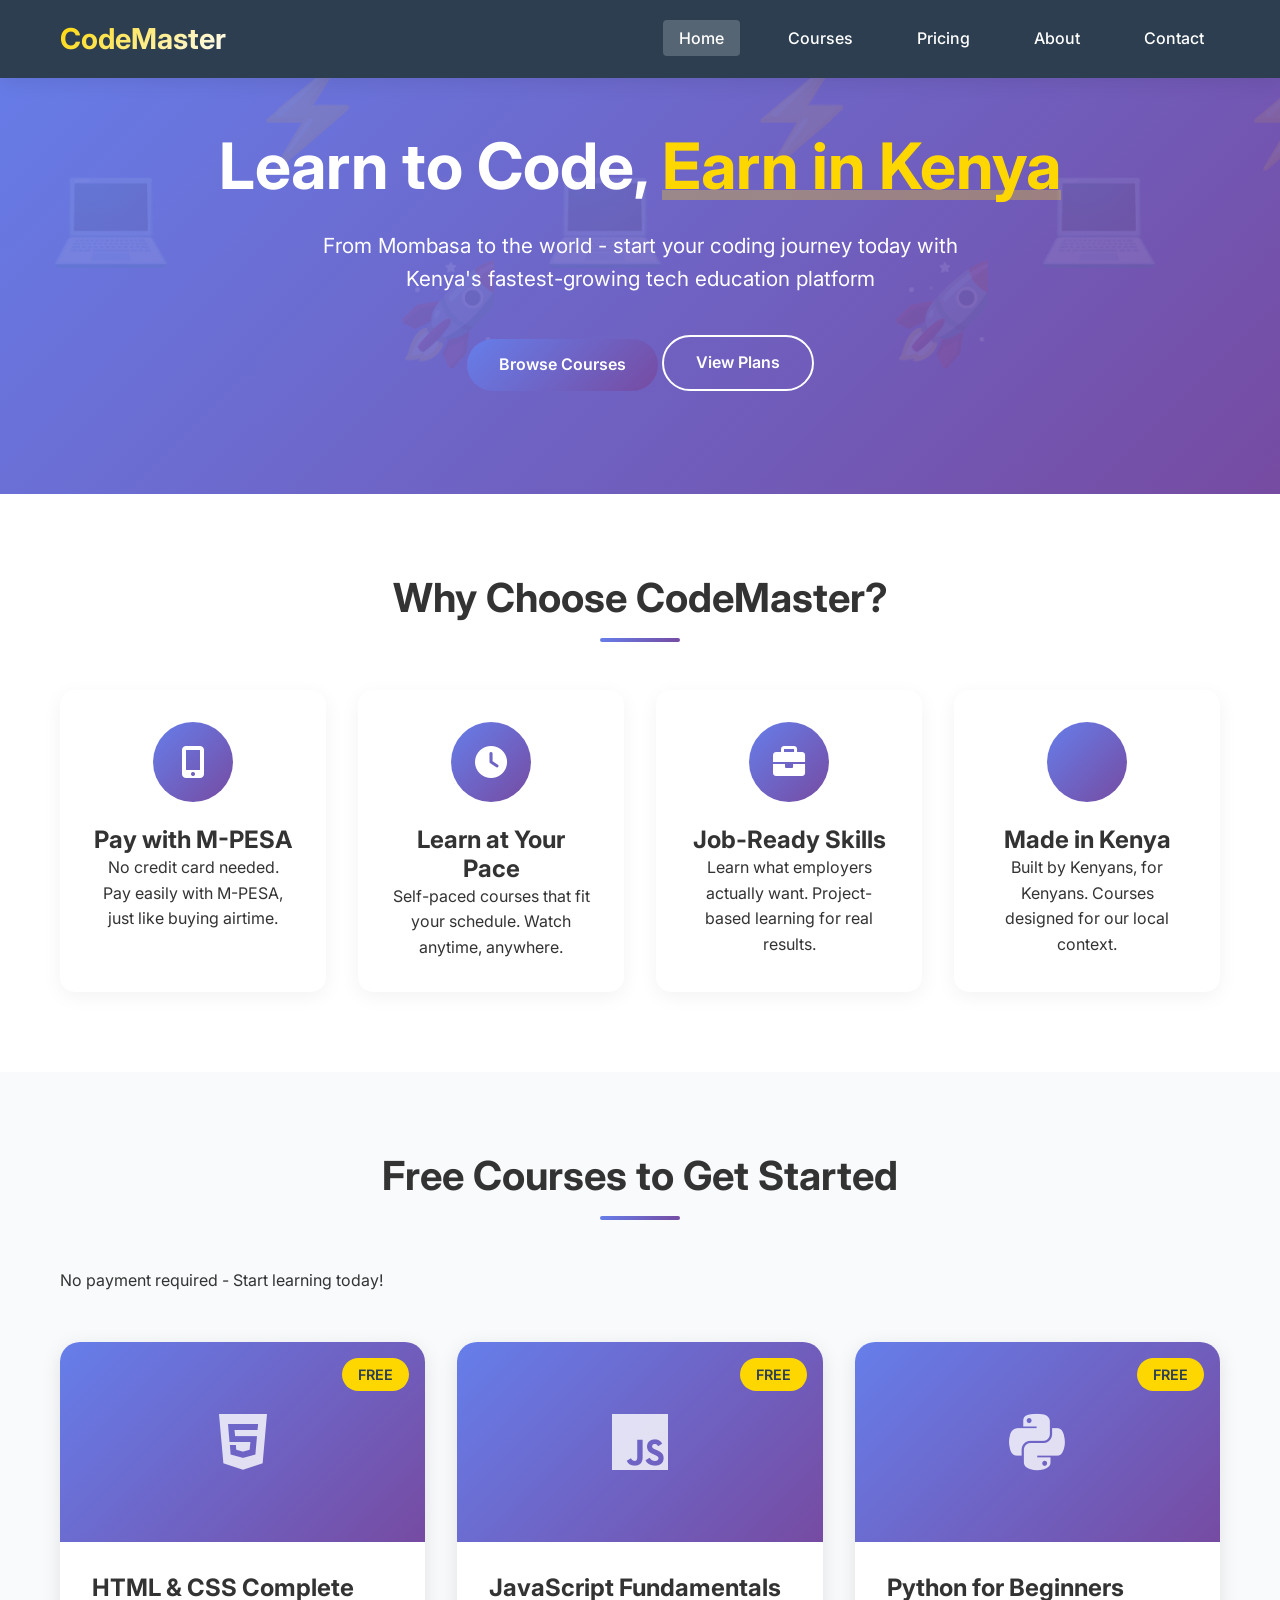
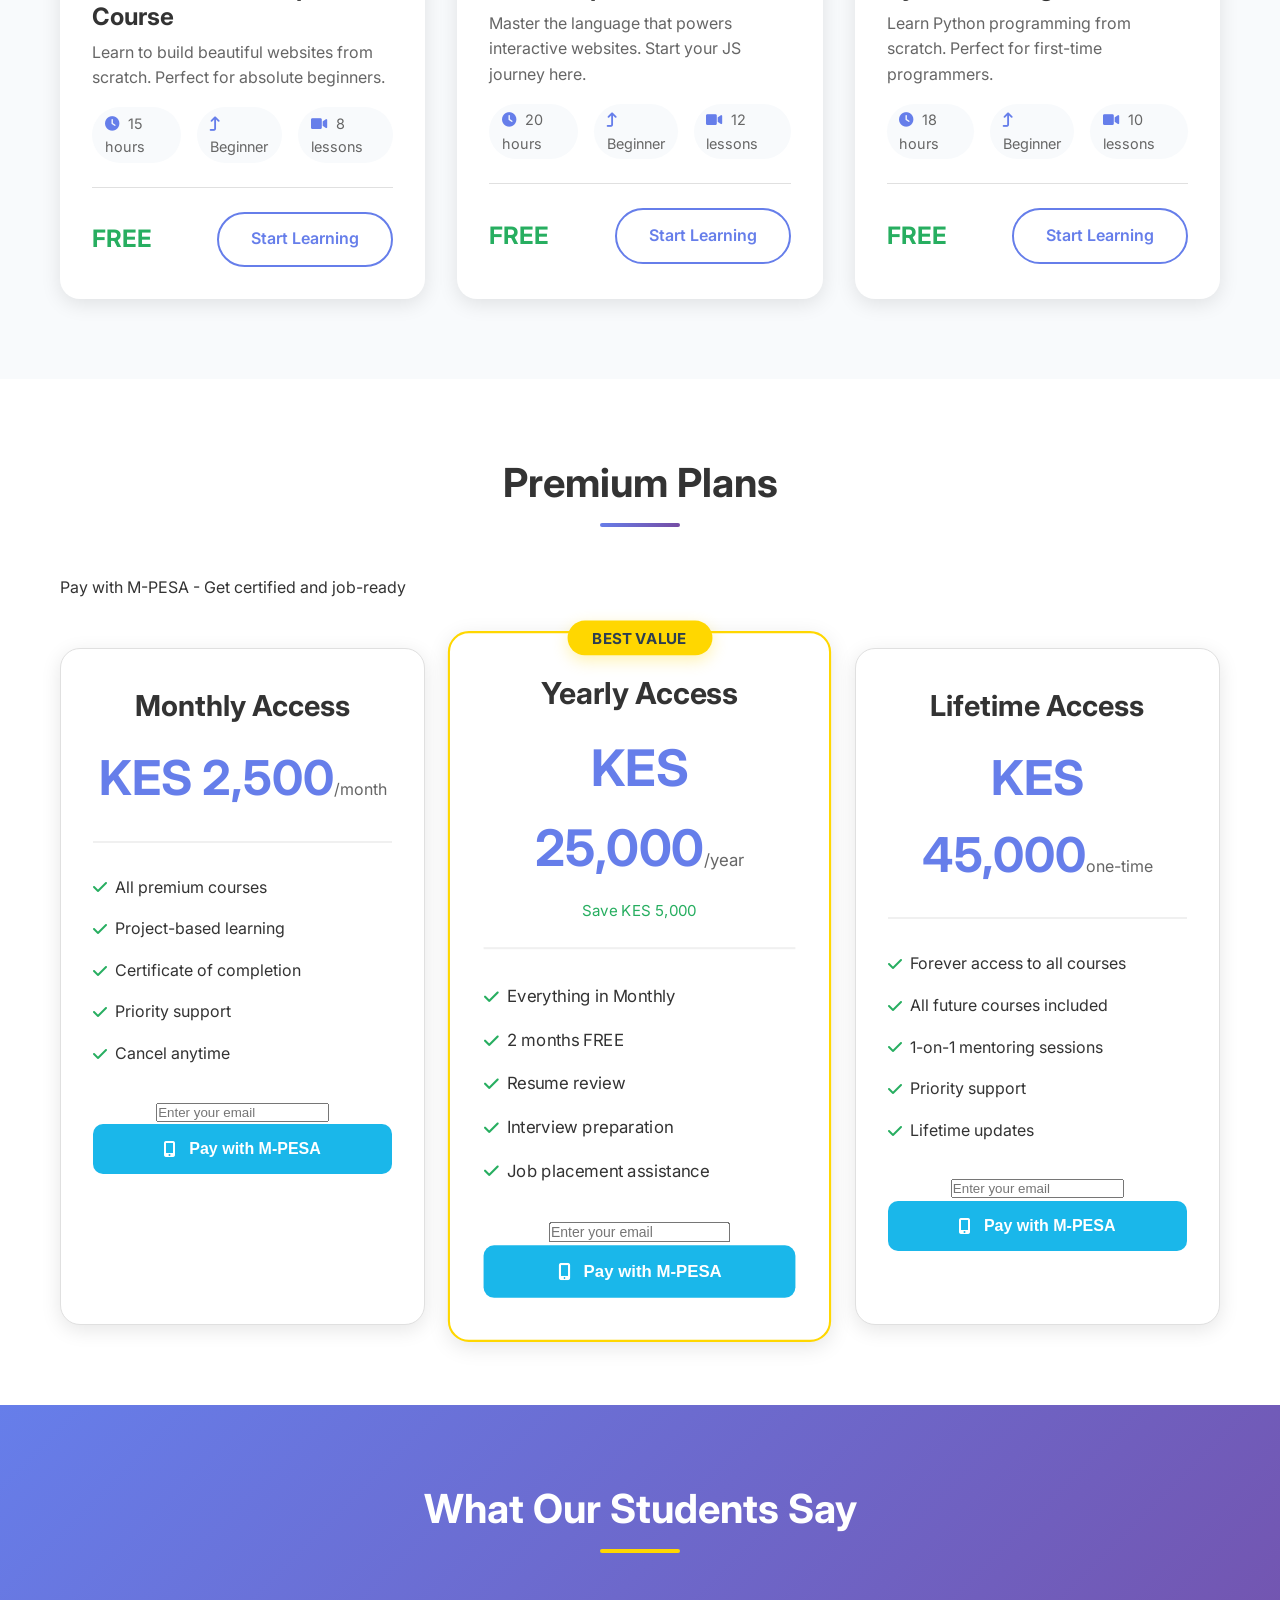
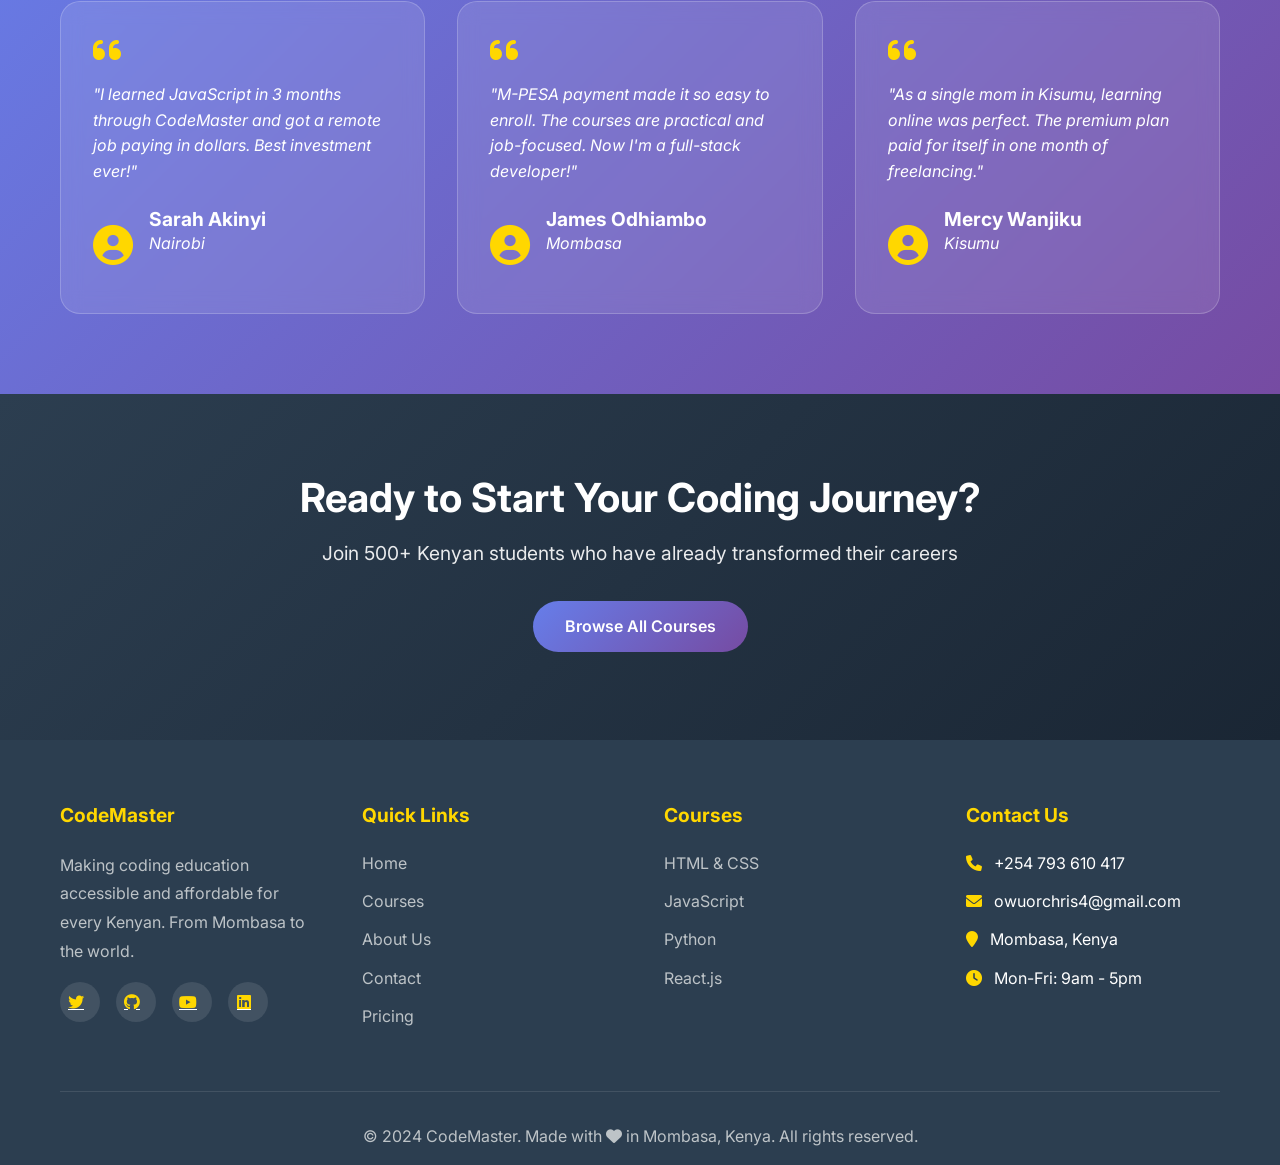
==== index.html @ 3eefe16a "Add files via upload" ====
<!DOCTYPE html>
<html lang="en">
<head>
    <meta charset="UTF-8">
    <meta name="viewport" content="width=device-width, initial-scale=1.0">
    <title>CodeMaster Kenya - Learn to Code, Earn in Kenya</title>
    <link rel="stylesheet" href="css/style.css">
    <link rel="stylesheet" href="https://cdnjs.cloudflare.com/ajax/libs/font-awesome/6.0.0/css/all.min.css">
    <link href="https://fonts.googleapis.com/css2?family=Inter:wght@400;500;600;700&display=swap" rel="stylesheet">
    <script src="https://js.paystack.co/v1/inline.js"></script>
</head>
<body>
    <!-- Navigation -->
    <nav class="navbar">
        <div class="container">
            <div class="logo">CodeMaster</div>
            <div class="mobile-menu-btn">
                <i class="fas fa-bars"></i>
            </div>
            <ul class="nav-menu">
                <li><a href="index.html">Home</a></li>
                <li><a href="courses.html">Courses</a></li>
                <li><a href="#premium">Pricing</a></li>
                <li><a href="about.html">About</a></li>
                <li><a href="contact.html">Contact</a></li>
            </ul>
        </div>
    </nav>

    <!-- Hero Section -->
    <section class="hero">
        <div class="container hero-content">
            <h1>Learn to Code, <span class="highlight">Earn in Kenya</span></h1>
            <p>From Mombasa to the world - start your coding journey today with Kenya's fastest-growing tech education platform</p>
            <div class="hero-buttons">
                <a href="courses.html" class="btn btn-primary">Browse Courses</a>
                <a href="#premium" class="btn btn-secondary">View Plans</a>
            </div>
        </div>
    </section>

    <!-- Features Section -->
    <section class="features">
        <div class="container">
            <h2 class="section-title">Why Choose CodeMaster?</h2>
            <div class="features-grid">
                <div class="feature-card">
                    <div class="feature-icon">
                        <i class="fas fa-mobile-alt"></i>
                    </div>
                    <h3>Pay with M-PESA</h3>
                    <p>No credit card needed. Pay easily with M-PESA, just like buying airtime.</p>
                </div>
                <div class="feature-card">
                    <div class="feature-icon">
                        <i class="fas fa-clock"></i>
                    </div>
                    <h3>Learn at Your Pace</h3>
                    <p>Self-paced courses that fit your schedule. Watch anytime, anywhere.</p>
                </div>
                <div class="feature-card">
                    <div class="feature-icon">
                        <i class="fas fa-briefcase"></i>
                    </div>
                    <h3>Job-Ready Skills</h3>
                    <p>Learn what employers actually want. Project-based learning for real results.</p>
                </div>
                <div class="feature-card">
                    <div class="feature-icon">
                        <i class="fas fa-kenya"></i>
                    </div>
                    <h3>Made in Kenya</h3>
                    <p>Built by Kenyans, for Kenyans. Courses designed for our local context.</p>
                </div>
            </div>
        </div>
    </section>

    <!-- Free Courses Section -->
    <section class="courses-section">
        <div class="container">
            <h2 class="section-title">Free Courses to Get Started</h2>
            <p class="section-subtitle">No payment required - Start learning today!</p>
            
            <div class="course-grid">
                <!-- HTML & CSS Course -->
                <div class="course-card">
                    <div class="course-badge">FREE</div>
                    <div class="course-image">
                        <i class="fab fa-html5"></i>
                    </div>
                    <div class="course-content">
                        <h3>HTML & CSS Complete Course</h3>
                        <p>Learn to build beautiful websites from scratch. Perfect for absolute beginners.</p>
                        <div class="course-meta">
                            <span><i class="fas fa-clock"></i> 15 hours</span>
                            <span><i class="fas fa-level-up"></i> Beginner</span>
                            <span><i class="fas fa-video"></i> 8 lessons</span>
                        </div>
                        <div class="course-footer">
                            <span class="course-price free">FREE</span>
                            <a href="courses/html-css/index.html" class="btn btn-outline">Start Learning</a>
                        </div>
                    </div>
                </div>

                <!-- JavaScript Course -->
                <div class="course-card">
                    <div class="course-badge">FREE</div>
                    <div class="course-image">
                        <i class="fab fa-js"></i>
                    </div>
                    <div class="course-content">
                        <h3>JavaScript Fundamentals</h3>
                        <p>Master the language that powers interactive websites. Start your JS journey here.</p>
                        <div class="course-meta">
                            <span><i class="fas fa-clock"></i> 20 hours</span>
                            <span><i class="fas fa-level-up"></i> Beginner</span>
                            <span><i class="fas fa-video"></i> 12 lessons</span>
                        </div>
                        <div class="course-footer">
                            <span class="course-price free">FREE</span>
                            <a href="courses/javascript/index.html" class="btn btn-outline">Start Learning</a>
                        </div>
                    </div>
                </div>

                <!-- Python Course -->
                <div class="course-card">
                    <div class="course-badge">FREE</div>
                    <div class="course-image">
                        <i class="fab fa-python"></i>
                    </div>
                    <div class="course-content">
                        <h3>Python for Beginners</h3>
                        <p>Learn Python programming from scratch. Perfect for first-time programmers.</p>
                        <div class="course-meta">
                            <span><i class="fas fa-clock"></i> 18 hours</span>
                            <span><i class="fas fa-level-up"></i> Beginner</span>
                            <span><i class="fas fa-video"></i> 10 lessons</span>
                        </div>
                        <div class="course-footer">
                            <span class="course-price free">FREE</span>
                            <a href="courses/python/index.html" class="btn btn-outline">Start Learning</a>
                        </div>
                    </div>
                </div>
            </div>
        </div>
    </section>

    <!-- Premium Plans Section -->
    <section id="premium" class="premium-section">
        <div class="container">
            <h2 class="section-title">Premium Plans</h2>
            <p class="section-subtitle">Pay with M-PESA - Get certified and job-ready</p>
            
            <div class="pricing-grid">
                <!-- Monthly Plan -->
                <div class="pricing-card">
                    <div class="pricing-header">
                        <h3>Monthly Access</h3>
                        <div class="price">KES 2,500<span>/month</span></div>
                    </div>
                    <ul class="features-list">
                        <li><i class="fas fa-check"></i> All premium courses</li>
                        <li><i class="fas fa-check"></i> Project-based learning</li>
                        <li><i class="fas fa-check"></i> Certificate of completion</li>
                        <li><i class="fas fa-check"></i> Priority support</li>
                        <li><i class="fas fa-check"></i> Cancel anytime</li>
                    </ul>
                    <div class="payment-form">
                        <input type="email" id="email-monthly" class="email-input" placeholder="Enter your email" required>
                    </div>
                    <button class="btn btn-paystack" onclick="processPayment(2500, 'Monthly Premium Access', 'email-monthly')">
                        <i class="fas fa-mobile-alt"></i> Pay with M-PESA
                    </button>
                </div>

                <!-- Yearly Plan (Best Value) -->
                <div class="pricing-card featured">
                    <div class="popular-badge">BEST VALUE</div>
                    <div class="pricing-header">
                        <h3>Yearly Access</h3>
                        <div class="price">KES 25,000<span>/year</span></div>
                        <div class="savings">Save KES 5,000</div>
                    </div>
                    <ul class="features-list">
                        <li><i class="fas fa-check"></i> Everything in Monthly</li>
                        <li><i class="fas fa-check"></i> 2 months FREE</li>
                        <li><i class="fas fa-check"></i> Resume review</li>
                        <li><i class="fas fa-check"></i> Interview preparation</li>
                        <li><i class="fas fa-check"></i> Job placement assistance</li>
                    </ul>
                    <div class="payment-form">
                        <input type="email" id="email-yearly" class="email-input" placeholder="Enter your email" required>
                    </div>
                    <button class="btn btn-paystack" onclick="processPayment(25000, 'Yearly Premium Access', 'email-yearly')">
                        <i class="fas fa-mobile-alt"></i> Pay with M-PESA
                    </button>
                </div>

                <!-- Lifetime Plan -->
                <div class="pricing-card">
                    <div class="pricing-header">
                        <h3>Lifetime Access</h3>
                        <div class="price">KES 45,000<span>one-time</span></div>
                    </div>
                    <ul class="features-list">
                        <li><i class="fas fa-check"></i> Forever access to all courses</li>
                        <li><i class="fas fa-check"></i> All future courses included</li>
                        <li><i class="fas fa-check"></i> 1-on-1 mentoring sessions</li>
                        <li><i class="fas fa-check"></i> Priority support</li>
                        <li><i class="fas fa-check"></i> Lifetime updates</li>
                    </ul>
                    <div class="payment-form">
                        <input type="email" id="email-lifetime" class="email-input" placeholder="Enter your email" required>
                    </div>
                    <button class="btn btn-paystack" onclick="processPayment(45000, 'Lifetime Premium Access', 'email-lifetime')">
                        <i class="fas fa-mobile-alt"></i> Pay with M-PESA
                    </button>
                </div>
            </div>
        </div>
    </section>

    <!-- Testimonials Section -->
    <section class="testimonials">
        <div class="container">
            <h2 class="section-title">What Our Students Say</h2>
            <div class="testimonials-grid">
                <div class="testimonial-card">
                    <i class="fas fa-quote-left"></i>
                    <p>"I learned JavaScript in 3 months through CodeMaster and got a remote job paying in dollars. Best investment ever!"</p>
                    <div class="testimonial-author">
                        <i class="fas fa-user-circle fa-2x"></i>
                        <div>
                            <h4>Sarah Akinyi</h4>
                            <p>Nairobi</p>
                        </div>
                    </div>
                </div>
                <div class="testimonial-card">
                    <i class="fas fa-quote-left"></i>
                    <p>"M-PESA payment made it so easy to enroll. The courses are practical and job-focused. Now I'm a full-stack developer!"</p>
                    <div class="testimonial-author">
                        <i class="fas fa-user-circle fa-2x"></i>
                        <div>
                            <h4>James Odhiambo</h4>
                            <p>Mombasa</p>
                        </div>
                    </div>
                </div>
                <div class="testimonial-card">
                    <i class="fas fa-quote-left"></i>
                    <p>"As a single mom in Kisumu, learning online was perfect. The premium plan paid for itself in one month of freelancing."</p>
                    <div class="testimonial-author">
                        <i class="fas fa-user-circle fa-2x"></i>
                        <div>
                            <h4>Mercy Wanjiku</h4>
                            <p>Kisumu</p>
                        </div>
                    </div>
                </div>
            </div>
        </div>
    </section>

    <!-- CTA Section -->
    <section class="cta-section">
        <div class="container">
            <h2>Ready to Start Your Coding Journey?</h2>
            <p>Join 500+ Kenyan students who have already transformed their careers</p>
            <a href="courses.html" class="btn btn-primary">Browse All Courses</a>
        </div>
    </section>

    <!-- Footer -->
    <footer>
        <div class="container">
            <div class="footer-grid">
                <div class="footer-section">
                    <h4>CodeMaster</h4>
                    <p>Making coding education accessible and affordable for every Kenyan. From Mombasa to the world.</p>
                    <div class="social-links">
                        <a href="#"><i class="fab fa-twitter"></i></a>
                        <a href="#"><i class="fab fa-github"></i></a>
                        <a href="#"><i class="fab fa-youtube"></i></a>
                        <a href="#"><i class="fab fa-linkedin"></i></a>
                    </div>
                </div>
                <div class="footer-section">
                    <h4>Quick Links</h4>
                    <ul>
                        <li><a href="index.html">Home</a></li>
                        <li><a href="courses.html">Courses</a></li>
                        <li><a href="about.html">About Us</a></li>
                        <li><a href="contact.html">Contact</a></li>
                        <li><a href="#premium">Pricing</a></li>
                    </ul>
                </div>
                <div class="footer-section">
                    <h4>Courses</h4>
                    <ul>
                        <li><a href="courses/html-css/index.html">HTML & CSS</a></li>
                        <li><a href="courses/javascript/index.html">JavaScript</a></li>
                        <li><a href="courses/python/index.html">Python</a></li>
                        <li><a href="courses/react/index.html">React.js</a></li>
                    </ul>
                </div>
                <div class="footer-section">
                    <h4>Contact Us</h4>
                    <ul>
                        <li><i class="fas fa-phone"></i> +254 793 610 417</li>
                        <li><i class="fas fa-envelope"></i> owuorchris4@gmail.com</li>
                        <li><i class="fas fa-map-marker"></i> Mombasa, Kenya</li>
                        <li><i class="fas fa-clock"></i> Mon-Fri: 9am - 5pm</li>
                    </ul>
                </div>
            </div>
            <div class="footer-bottom">
                <p>&copy; 2024 CodeMaster. Made with <i class="fas fa-heart"></i> in Mombasa, Kenya. All rights reserved.</p>
            </div>
        </div>
    </footer>

    <script src="js/main.js"></script>
</body>
</html>
---- css/style.css ----
/* ===== RESET AND BASE STYLES ===== */
* {
    margin: 0;
    padding: 0;
    box-sizing: border-box;
}

:root {
    --primary-color: #667eea;
    --secondary-color: #764ba2;
    --accent-color: #ffd700;
    --success-color: #27ae60;
    --danger-color: #e74c3c;
    --dark-color: #2c3e50;
    --light-color: #f8fafc;
    --text-color: #333;
    --text-light: #666;
}

body {
    font-family: 'Inter', -apple-system, BlinkMacSystemFont, 'Segoe UI', Roboto, sans-serif;
    line-height: 1.6;
    color: var(--text-color);
    overflow-x: hidden;
}

.container {
    max-width: 1200px;
    margin: 0 auto;
    padding: 0 20px;
}

/* ===== TYPOGRAPHY ===== */
h1, h2, h3, h4 {
    line-height: 1.2;
    font-weight: 700;
}

h1 { font-size: 3.5rem; }
h2 { font-size: 2.5rem; margin-bottom: 1rem; }
h3 { font-size: 1.5rem; }
h4 { font-size: 1.2rem; }

.section-title {
    text-align: center;
    margin-bottom: 3rem;
    position: relative;
}

.section-title::after {
    content: '';
    display: block;
    width: 80px;
    height: 4px;
    background: linear-gradient(135deg, var(--primary-color), var(--secondary-color));
    margin: 1rem auto;
    border-radius: 2px;
}

/* ===== BUTTONS ===== */
.btn {
    display: inline-block;
    padding: 0.8rem 2rem;
    text-decoration: none;
    border-radius: 50px;
    transition: all 0.3s;
    border: none;
    cursor: pointer;
    font-weight: 600;
    font-size: 1rem;
    position: relative;
    overflow: hidden;
}

.btn::before {
    content: '';
    position: absolute;
    top: 50%;
    left: 50%;
    width: 0;
    height: 0;
    border-radius: 50%;
    background: rgba(255, 255, 255, 0.3);
    transform: translate(-50%, -50%);
    transition: width 0.6s, height 0.6s;
}

.btn:hover::before {
    width: 300px;
    height: 300px;
}

.btn:hover {
    transform: translateY(-3px);
    box-shadow: 0 10px 30px rgba(0, 0, 0, 0.2);
}

.btn-primary {
    background: linear-gradient(135deg, var(--primary-color), var(--secondary-color));
    color: white;
}

.btn-secondary {
    background: transparent;
    border: 2px solid white;
    color: white;
}

.btn-outline {
    background: transparent;
    border: 2px solid var(--primary-color);
    color: var(--primary-color);
}

.btn-outline:hover {
    background: var(--primary-color);
    color: white;
}

.btn-paystack {
    background: #1ab7ea;
    color: white;
    width: 100%;
    padding: 1rem;
    border-radius: 10px;
    display: flex;
    align-items: center;
    justify-content: center;
    gap: 0.8rem;
}

.btn-paystack:hover {
    background: #0f9bd8;
}

/* ===== NAVIGATION ===== */
.navbar {
    background: var(--dark-color);
    color: white;
    padding: 1rem 0;
    position: fixed;
    top: 0;
    left: 0;
    right: 0;
    z-index: 1000;
    box-shadow: 0 2px 20px rgba(0,0,0,0.1);
}

.navbar .container {
    display: flex;
    justify-content: space-between;
    align-items: center;
}

.logo {
    font-size: 1.8rem;
    font-weight: bold;
    background: linear-gradient(135deg, #ffd700, #fff);
    -webkit-background-clip: text;
    -webkit-text-fill-color: transparent;
}

.nav-menu {
    display: flex;
    list-style: none;
    gap: 2rem;
}

.nav-menu li a {
    color: white;
    text-decoration: none;
    padding: 0.5rem 1rem;
    transition: all 0.3s;
    border-radius: 4px;
    font-weight: 500;
}

.nav-menu li a:hover {
    background: rgba(255, 255, 255, 0.1);
    transform: translateY(-2px);
}

.mobile-menu-btn {
    display: none;
    font-size: 1.5rem;
    cursor: pointer;
}

/* ===== HERO SECTION ===== */
.hero {
    background: linear-gradient(135deg, var(--primary-color) 0%, var(--secondary-color) 100%);
    color: white;
    text-align: center;
    padding: 8rem 0 6rem;
    position: relative;
    overflow: hidden;
}

.hero::before {
    content: '';
    position: absolute;
    top: 0;
    left: 0;
    right: 0;
    bottom: 0;
    background: url('data:image/svg+xml,<svg xmlns="http://www.w3.org/2000/svg" viewBox="0 0 100 100" opacity="0.1"><text x="10" y="50" font-size="20">💻</text><text x="50" y="30" font-size="20">⚡</text><text x="80" y="70" font-size="20">🚀</text></svg>') repeat;
    pointer-events: none;
}

.hero-content {
    position: relative;
    z-index: 1;
}

.hero h1 {
    font-size: 4rem;
    margin-bottom: 1.5rem;
    animation: fadeInUp 1s ease;
}

.hero .highlight {
    color: var(--accent-color);
    position: relative;
    display: inline-block;
}

.hero .highlight::after {
    content: '';
    position: absolute;
    bottom: 5px;
    left: 0;
    width: 100%;
    height: 10px;
    background: rgba(255, 215, 0, 0.3);
    z-index: -1;
}

.hero p {
    font-size: 1.3rem;
    margin-bottom: 2.5rem;
    max-width: 700px;
    margin-left: auto;
    margin-right: auto;
    animation: fadeInUp 1s ease 0.2s both;
}

.hero-buttons {
    animation: fadeInUp 1s ease 0.4s both;
}

/* ===== FEATURES SECTION ===== */
.features {
    padding: 5rem 0;
    background: white;
}

.features-grid {
    display: grid;
    grid-template-columns: repeat(auto-fit, minmax(250px, 1fr));
    gap: 2rem;
    margin-top: 3rem;
}

.feature-card {
    text-align: center;
    padding: 2rem;
    border-radius: 15px;
    transition: all 0.3s;
    background: white;
    box-shadow: 0 5px 20px rgba(0,0,0,0.05);
}

.feature-card:hover {
    transform: translateY(-10px);
    box-shadow: 0 10px 30px rgba(102, 126, 234, 0.2);
}

.feature-icon {
    width: 80px;
    height: 80px;
    background: linear-gradient(135deg, var(--primary-color), var(--secondary-color));
    border-radius: 50%;
    display: flex;
    align-items: center;
    justify-content: center;
    margin: 0 auto 1.5rem;
}

.feature-icon i {
    font-size: 2rem;
    color: white;
}

/* ===== COURSES SECTION ===== */
.courses-section {
    padding: 5rem 0;
    background: var(--light-color);
}

.course-grid {
    display: grid;
    grid-template-columns: repeat(auto-fit, minmax(350px, 1fr));
    gap: 2rem;
    margin-top: 3rem;
}

.course-card {
    background: white;
    border-radius: 20px;
    overflow: hidden;
    box-shadow: 0 5px 20px rgba(0,0,0,0.1);
    transition: all 0.3s;
    position: relative;
}

.course-card:hover {
    transform: translateY(-10px);
    box-shadow: 0 15px 40px rgba(102, 126, 234, 0.2);
}

.course-badge {
    position: absolute;
    top: 1rem;
    right: 1rem;
    background: var(--accent-color);
    color: var(--dark-color);
    padding: 0.3rem 1rem;
    border-radius: 50px;
    font-weight: 600;
    font-size: 0.9rem;
    z-index: 1;
}

.course-badge.premium {
    background: #1ab7ea;
    color: white;
}

.course-image {
    height: 200px;
    background: linear-gradient(135deg, var(--primary-color), var(--secondary-color));
    display: flex;
    align-items: center;
    justify-content: center;
}

.course-image i {
    font-size: 4rem;
    color: white;
    opacity: 0.8;
}

.course-content {
    padding: 2rem;
}

.course-content h3 {
    margin-bottom: 0.5rem;
}

.course-content p {
    color: var(--text-light);
    margin-bottom: 1rem;
}

.course-meta {
    display: flex;
    gap: 1rem;
    margin-bottom: 1.5rem;
}

.course-meta span {
    background: var(--light-color);
    padding: 0.3rem 0.8rem;
    border-radius: 50px;
    font-size: 0.9rem;
    color: var(--text-light);
}

.course-meta i {
    margin-right: 0.3rem;
    color: var(--primary-color);
}

.course-footer {
    display: flex;
    justify-content: space-between;
    align-items: center;
    border-top: 1px solid #e0e0e0;
    padding-top: 1.5rem;
}

.course-price {
    font-size: 1.5rem;
    font-weight: bold;
    color: var(--primary-color);
}

.course-price.free {
    color: var(--success-color);
}

/* ===== PREMIUM PLANS SECTION ===== */
.premium-section {
    padding: 5rem 0;
    background: white;
}

.pricing-grid {
    display: grid;
    grid-template-columns: repeat(auto-fit, minmax(300px, 1fr));
    gap: 2rem;
    margin-top: 3rem;
}

.pricing-card {
    background: white;
    border-radius: 20px;
    padding: 2.5rem 2rem;
    text-align: center;
    box-shadow: 0 5px 20px rgba(0,0,0,0.1);
    position: relative;
    transition: all 0.3s;
    border: 1px solid #e0e0e0;
}

.pricing-card:hover {
    transform: translateY(-10px);
    box-shadow: 0 15px 40px rgba(102, 126, 234, 0.2);
}

.pricing-card.featured {
    border: 2px solid var(--accent-color);
    transform: scale(1.05);
}

.pricing-card.featured:hover {
    transform: scale(1.05) translateY(-10px);
}

.popular-badge {
    position: absolute;
    top: -12px;
    left: 50%;
    transform: translateX(-50%);
    background: var(--accent-color);
    color: var(--dark-color);
    padding: 0.3rem 1.5rem;
    border-radius: 50px;
    font-weight: bold;
    font-size: 0.9rem;
    box-shadow: 0 5px 15px rgba(255, 215, 0, 0.3);
}

.pricing-header {
    margin-bottom: 2rem;
    padding-bottom: 1.5rem;
    border-bottom: 2px solid #f0f0f0;
}

.pricing-header h3 {
    font-size: 1.8rem;
    margin-bottom: 1rem;
}

.price {
    font-size: 3rem;
    font-weight: bold;
    color: var(--primary-color);
}

.price span {
    font-size: 1rem;
    color: var(--text-light);
    font-weight: normal;
}

.savings {
    color: var(--success-color);
    font-size: 0.9rem;
    margin-top: 0.5rem;
}

.features-list {
    list-style: none;
    margin-bottom: 2rem;
    text-align: left;
}

.features-list li {
    margin-bottom: 1rem;
    display: flex;
    align-items: center;
    gap: 0.5rem;
}

.features-list i {
    color: var(--success-color);
}

/* ===== TESTIMONIALS SECTION ===== */
.testimonials {
    padding: 5rem 0;
    background: linear-gradient(135deg, var(--primary-color) 0%, var(--secondary-color) 100%);
    color: white;
}

.testimonials h2 {
    color: white;
}

.testimonials h2::after {
    background: var(--accent-color);
}

.testimonials-grid {
    display: grid;
    grid-template-columns: repeat(auto-fit, minmax(300px, 1fr));
    gap: 2rem;
    margin-top: 3rem;
}

.testimonial-card {
    background: rgba(255, 255, 255, 0.1);
    backdrop-filter: blur(10px);
    padding: 2rem;
    border-radius: 20px;
    border: 1px solid rgba(255, 255, 255, 0.2);
}

.testimonial-card i {
    color: var(--accent-color);
    font-size: 2rem;
    margin-bottom: 1rem;
}

.testimonial-card p {
    font-style: italic;
    margin-bottom: 1.5rem;
}

.testimonial-author {
    display: flex;
    align-items: center;
    gap: 1rem;
}

.testimonial-author i {
    font-size: 2.5rem;
    margin-bottom: 0;
}

/* ===== CTA SECTION ===== */
.cta-section {
    padding: 5rem 0;
    background: linear-gradient(135deg, var(--dark-color), #1a2634);
    color: white;
    text-align: center;
}

.cta-section h2 {
    color: white;
    margin-bottom: 1rem;
}

.cta-section p {
    font-size: 1.2rem;
    margin-bottom: 2rem;
    opacity: 0.9;
}

/* ===== FOOTER ===== */
footer {
    background: var(--dark-color);
    color: white;
    padding: 4rem 0 1rem;
}

.footer-grid {
    display: grid;
    grid-template-columns: repeat(auto-fit, minmax(250px, 1fr));
    gap: 3rem;
    margin-bottom: 3rem;
}

.footer-section h4 {
    margin-bottom: 1.5rem;
    color: var(--accent-color);
}

.footer-section p {
    color: #bdc3c7;
    line-height: 1.8;
}

.footer-section ul {
    list-style: none;
}

.footer-section ul li {
    margin-bottom: 0.8rem;
}

.footer-section ul li a {
    color: #bdc3c7;
    text-decoration: none;
    transition: all 0.3s;
}

.footer-section ul li a:hover {
    color: var(--accent-color);
    padding-left: 5px;
}

.footer-section i {
    margin-right: 0.5rem;
    color: var(--accent-color);
}

.social-links {
    display: flex;
    gap: 1rem;
    margin-top: 1rem;
}

.social-links a {
    color: white;
    background: rgba(255, 255, 255, 0.1);
    width: 40px;
    height: 40px;
    border-radius: 50%;
    display: flex;
    align-items: center;
    justify-content: center;
    transition: all 0.3s;
}

.social-links a:hover {
    background: var(--accent-color);
    color: var(--dark-color);
    transform: translateY(-3px);
}

.footer-bottom {
    text-align: center;
    padding-top: 2rem;
    border-top: 1px solid rgba(255, 255, 255, 0.1);
    color: #bdc3c7;
}

/* ===== ANIMATIONS ===== */
@keyframes fadeInUp {
    from {
        opacity: 0;
        transform: translateY(30px);
    }
    to {
        opacity: 1;
        transform: translateY(0);
    }
}

@keyframes float {
    0%, 100% { transform: translateY(0); }
    50% { transform: translateY(-20px); }
}

/* ===== RESPONSIVE DESIGN ===== */
@media (max-width: 768px) {
    h1 { font-size: 2.5rem; }
    h2 { font-size: 2rem; }
    
    .nav-menu {
        display: none;
        position: absolute;
        top: 100%;
        left: 0;
        right: 0;
        background: var(--dark-color);
        flex-direction: column;
        padding: 1rem;
        text-align: center;
    }
    
    .nav-menu.active {
        display: flex;
    }
    
    .mobile-menu-btn {
        display: block;
    }
    
    .hero {
        padding: 6rem 0 4rem;
    }
    
    .hero h1 {
        font-size: 2.5rem;
    }
    
    .pricing-card.featured {
        transform: scale(1);
    }
    
    .pricing-card.featured:hover {
        transform: translateY(-10px);
    }
    
    .course-grid {
        grid-template-columns: 1fr;
    }
}
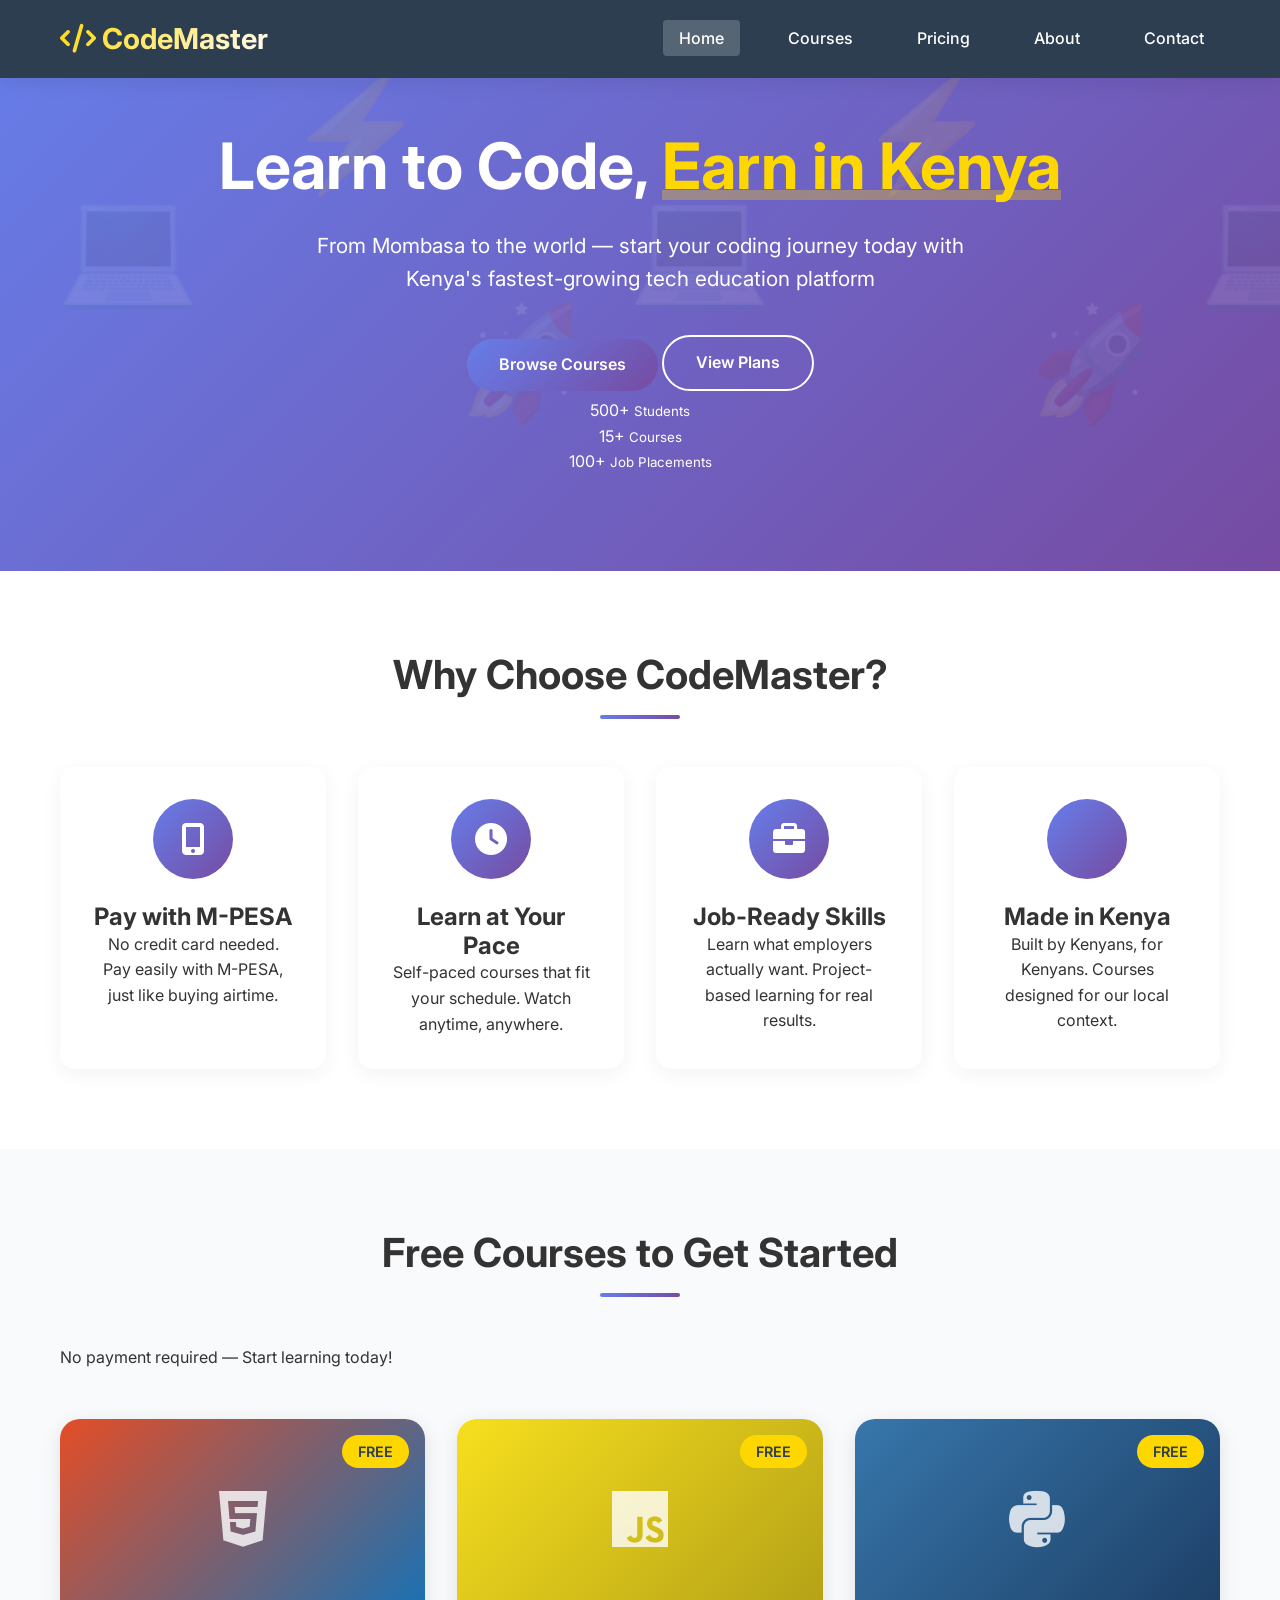
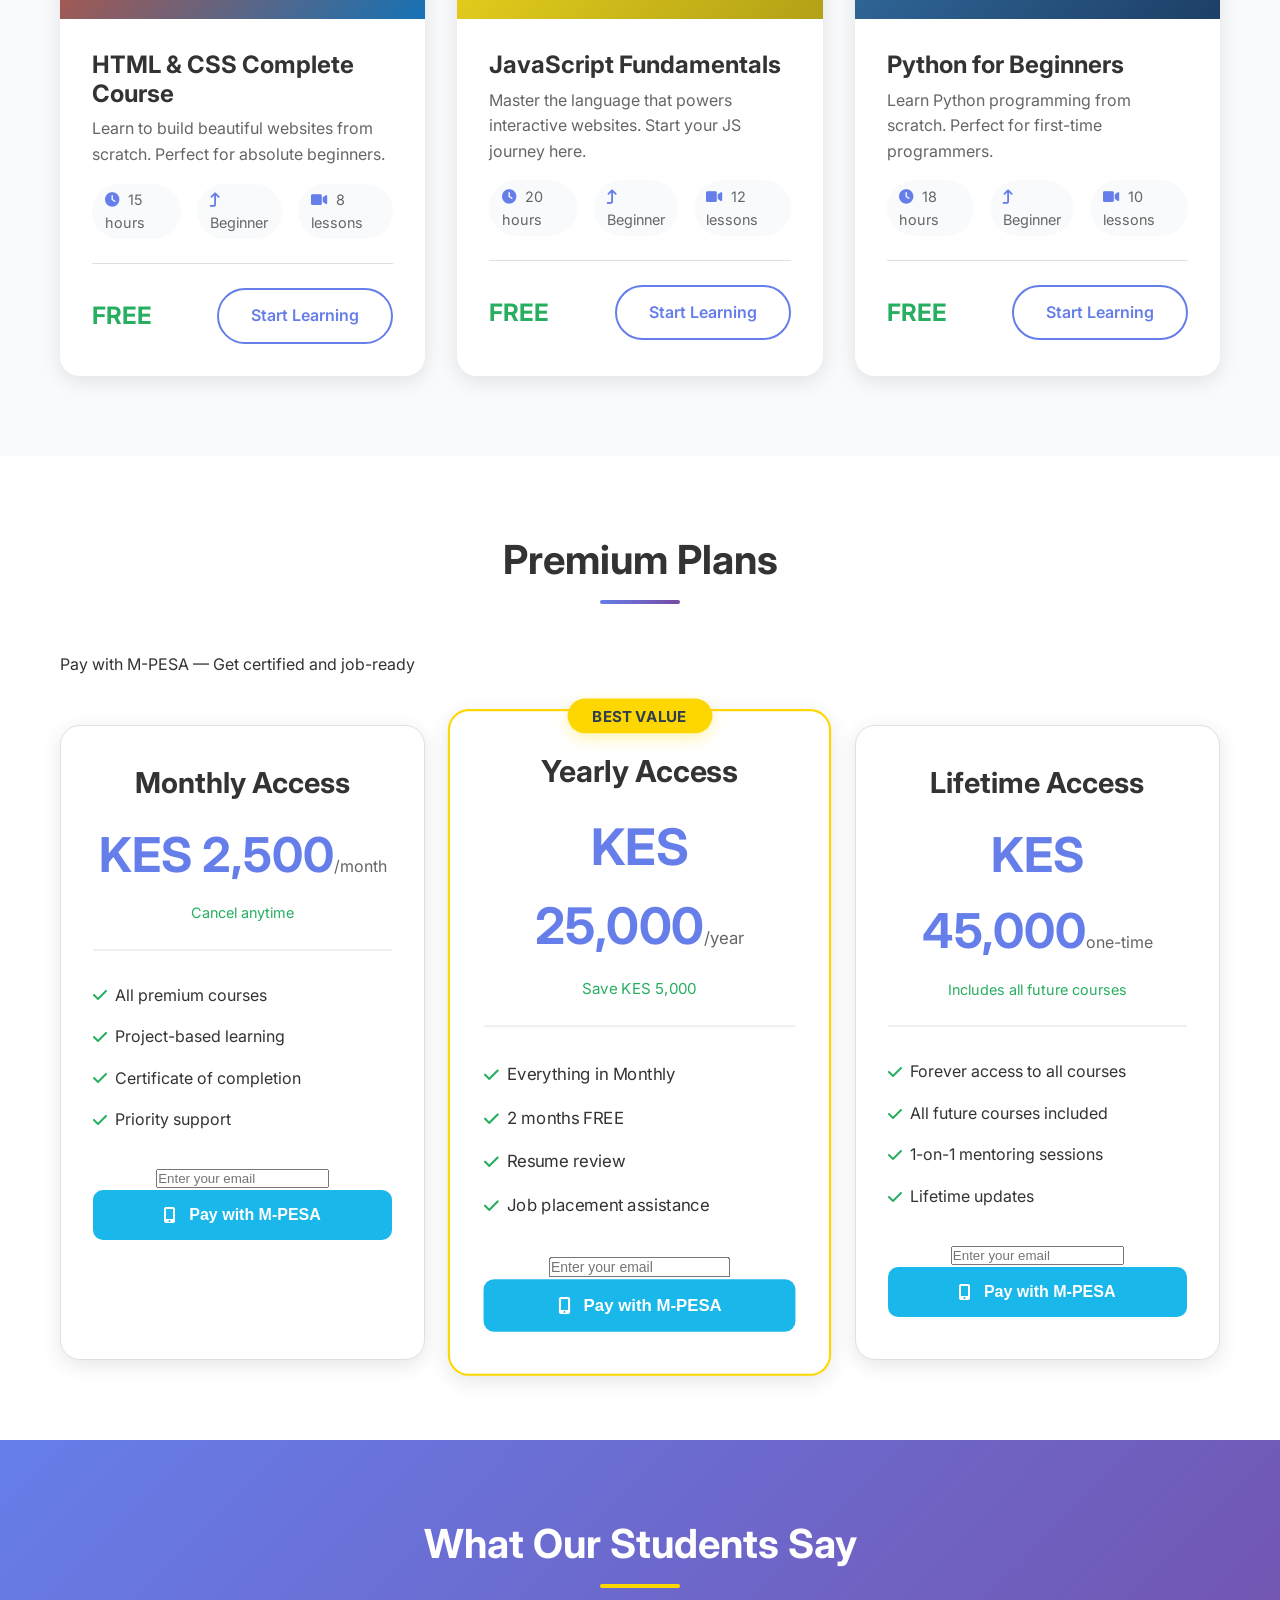
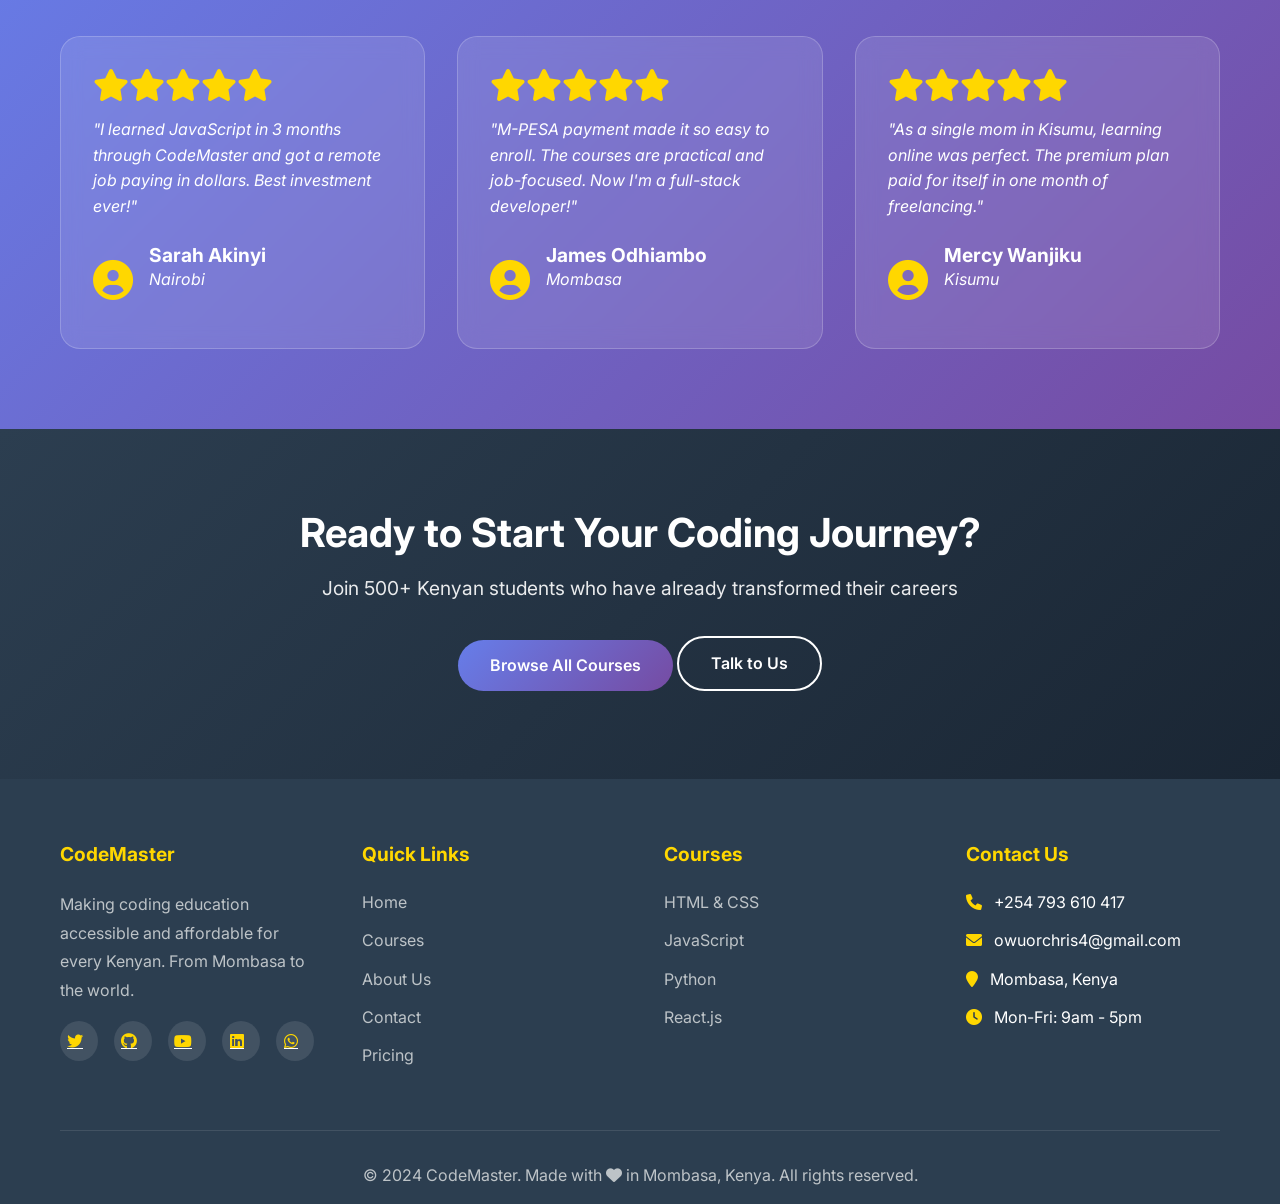
==== commit 2ba3cfde: "Update print statement from 'Hello' to 'Goodbye'" ====
--- a/index.html
+++ b/index.html
@@ -6,19 +6,21 @@
     <title>CodeMaster Kenya - Learn to Code, Earn in Kenya</title>
     <link rel="stylesheet" href="css/style.css">
     <link rel="stylesheet" href="https://cdnjs.cloudflare.com/ajax/libs/font-awesome/6.0.0/css/all.min.css">
-    <link href="https://fonts.googleapis.com/css2?family=Inter:wght@400;500;600;700&display=swap" rel="stylesheet">
+    <link href="https://fonts.googleapis.com/css2?family=Inter:wght@400;500;600;700;800&display=swap" rel="stylesheet">
     <script src="https://js.paystack.co/v1/inline.js"></script>
 </head>
 <body>
     <!-- Navigation -->
     <nav class="navbar">
         <div class="container">
-            <div class="logo">CodeMaster</div>
+            <div class="logo">
+                <i class="fas fa-code"></i> CodeMaster
+            </div>
             <div class="mobile-menu-btn">
                 <i class="fas fa-bars"></i>
             </div>
             <ul class="nav-menu">
-                <li><a href="index.html">Home</a></li>
+                <li><a href="index.html" class="active">Home</a></li>
                 <li><a href="courses.html">Courses</a></li>
                 <li><a href="#premium">Pricing</a></li>
                 <li><a href="about.html">About</a></li>
@@ -31,10 +33,24 @@
     <section class="hero">
         <div class="container hero-content">
             <h1>Learn to Code, <span class="highlight">Earn in Kenya</span></h1>
-            <p>From Mombasa to the world - start your coding journey today with Kenya's fastest-growing tech education platform</p>
+            <p>From Mombasa to the world — start your coding journey today with Kenya's fastest-growing tech education platform</p>
             <div class="hero-buttons">
                 <a href="courses.html" class="btn btn-primary">Browse Courses</a>
                 <a href="#premium" class="btn btn-secondary">View Plans</a>
+            </div>
+            <div class="hero-stats">
+                <div class="hero-stat">
+                    <span>500+</span>
+                    <small>Students</small>
+                </div>
+                <div class="hero-stat">
+                    <span>15+</span>
+                    <small>Courses</small>
+                </div>
+                <div class="hero-stat">
+                    <span>100+</span>
+                    <small>Job Placements</small>
+                </div>
             </div>
         </div>
     </section>
@@ -80,13 +96,13 @@
     <section class="courses-section">
         <div class="container">
             <h2 class="section-title">Free Courses to Get Started</h2>
-            <p class="section-subtitle">No payment required - Start learning today!</p>
+            <p class="section-subtitle">No payment required — Start learning today!</p>
             
             <div class="course-grid">
                 <!-- HTML & CSS Course -->
                 <div class="course-card">
                     <div class="course-badge">FREE</div>
-                    <div class="course-image">
+                    <div class="course-image" style="background: linear-gradient(135deg, #e44d26, #1572b6);">
                         <i class="fab fa-html5"></i>
                     </div>
                     <div class="course-content">
@@ -107,7 +123,7 @@
                 <!-- JavaScript Course -->
                 <div class="course-card">
                     <div class="course-badge">FREE</div>
-                    <div class="course-image">
+                    <div class="course-image" style="background: linear-gradient(135deg, #f7df1e, #b3a117);">
                         <i class="fab fa-js"></i>
                     </div>
                     <div class="course-content">
@@ -128,7 +144,7 @@
                 <!-- Python Course -->
                 <div class="course-card">
                     <div class="course-badge">FREE</div>
-                    <div class="course-image">
+                    <div class="course-image" style="background: linear-gradient(135deg, #3776ab, #1d3f66);">
                         <i class="fab fa-python"></i>
                     </div>
                     <div class="course-content">
@@ -153,7 +169,7 @@
     <section id="premium" class="premium-section">
         <div class="container">
             <h2 class="section-title">Premium Plans</h2>
-            <p class="section-subtitle">Pay with M-PESA - Get certified and job-ready</p>
+            <p class="section-subtitle">Pay with M-PESA — Get certified and job-ready</p>
             
             <div class="pricing-grid">
                 <!-- Monthly Plan -->
@@ -161,13 +177,13 @@
                     <div class="pricing-header">
                         <h3>Monthly Access</h3>
                         <div class="price">KES 2,500<span>/month</span></div>
+                        <div class="savings">Cancel anytime</div>
                     </div>
                     <ul class="features-list">
                         <li><i class="fas fa-check"></i> All premium courses</li>
                         <li><i class="fas fa-check"></i> Project-based learning</li>
                         <li><i class="fas fa-check"></i> Certificate of completion</li>
                         <li><i class="fas fa-check"></i> Priority support</li>
-                        <li><i class="fas fa-check"></i> Cancel anytime</li>
                     </ul>
                     <div class="payment-form">
                         <input type="email" id="email-monthly" class="email-input" placeholder="Enter your email" required>
@@ -177,7 +193,7 @@
                     </button>
                 </div>
 
-                <!-- Yearly Plan (Best Value) -->
+                <!-- Yearly Plan -->
                 <div class="pricing-card featured">
                     <div class="popular-badge">BEST VALUE</div>
                     <div class="pricing-header">
@@ -189,7 +205,6 @@
                         <li><i class="fas fa-check"></i> Everything in Monthly</li>
                         <li><i class="fas fa-check"></i> 2 months FREE</li>
                         <li><i class="fas fa-check"></i> Resume review</li>
-                        <li><i class="fas fa-check"></i> Interview preparation</li>
                         <li><i class="fas fa-check"></i> Job placement assistance</li>
                     </ul>
                     <div class="payment-form">
@@ -205,12 +220,12 @@
                     <div class="pricing-header">
                         <h3>Lifetime Access</h3>
                         <div class="price">KES 45,000<span>one-time</span></div>
+                        <div class="savings">Includes all future courses</div>
                     </div>
                     <ul class="features-list">
                         <li><i class="fas fa-check"></i> Forever access to all courses</li>
                         <li><i class="fas fa-check"></i> All future courses included</li>
                         <li><i class="fas fa-check"></i> 1-on-1 mentoring sessions</li>
-                        <li><i class="fas fa-check"></i> Priority support</li>
                         <li><i class="fas fa-check"></i> Lifetime updates</li>
                     </ul>
                     <div class="payment-form">
@@ -230,7 +245,9 @@
             <h2 class="section-title">What Our Students Say</h2>
             <div class="testimonials-grid">
                 <div class="testimonial-card">
-                    <i class="fas fa-quote-left"></i>
+                    <div class="rating">
+                        <i class="fas fa-star"></i><i class="fas fa-star"></i><i class="fas fa-star"></i><i class="fas fa-star"></i><i class="fas fa-star"></i>
+                    </div>
                     <p>"I learned JavaScript in 3 months through CodeMaster and got a remote job paying in dollars. Best investment ever!"</p>
                     <div class="testimonial-author">
                         <i class="fas fa-user-circle fa-2x"></i>
@@ -241,7 +258,9 @@
                     </div>
                 </div>
                 <div class="testimonial-card">
-                    <i class="fas fa-quote-left"></i>
+                    <div class="rating">
+                        <i class="fas fa-star"></i><i class="fas fa-star"></i><i class="fas fa-star"></i><i class="fas fa-star"></i><i class="fas fa-star"></i>
+                    </div>
                     <p>"M-PESA payment made it so easy to enroll. The courses are practical and job-focused. Now I'm a full-stack developer!"</p>
                     <div class="testimonial-author">
                         <i class="fas fa-user-circle fa-2x"></i>
@@ -252,7 +271,9 @@
                     </div>
                 </div>
                 <div class="testimonial-card">
-                    <i class="fas fa-quote-left"></i>
+                    <div class="rating">
+                        <i class="fas fa-star"></i><i class="fas fa-star"></i><i class="fas fa-star"></i><i class="fas fa-star"></i><i class="fas fa-star"></i>
+                    </div>
                     <p>"As a single mom in Kisumu, learning online was perfect. The premium plan paid for itself in one month of freelancing."</p>
                     <div class="testimonial-author">
                         <i class="fas fa-user-circle fa-2x"></i>
@@ -271,7 +292,10 @@
         <div class="container">
             <h2>Ready to Start Your Coding Journey?</h2>
             <p>Join 500+ Kenyan students who have already transformed their careers</p>
-            <a href="courses.html" class="btn btn-primary">Browse All Courses</a>
+            <div class="cta-buttons">
+                <a href="courses.html" class="btn btn-primary">Browse All Courses</a>
+                <a href="contact.html" class="btn btn-secondary">Talk to Us</a>
+            </div>
         </div>
     </section>
 
@@ -287,6 +311,7 @@
                         <a href="#"><i class="fab fa-github"></i></a>
                         <a href="#"><i class="fab fa-youtube"></i></a>
                         <a href="#"><i class="fab fa-linkedin"></i></a>
+                        <a href="#"><i class="fab fa-whatsapp"></i></a>
                     </div>
                 </div>
                 <div class="footer-section">
@@ -326,4 +351,4 @@
 
     <script src="js/main.js"></script>
 </body>
-</html>+</html>
